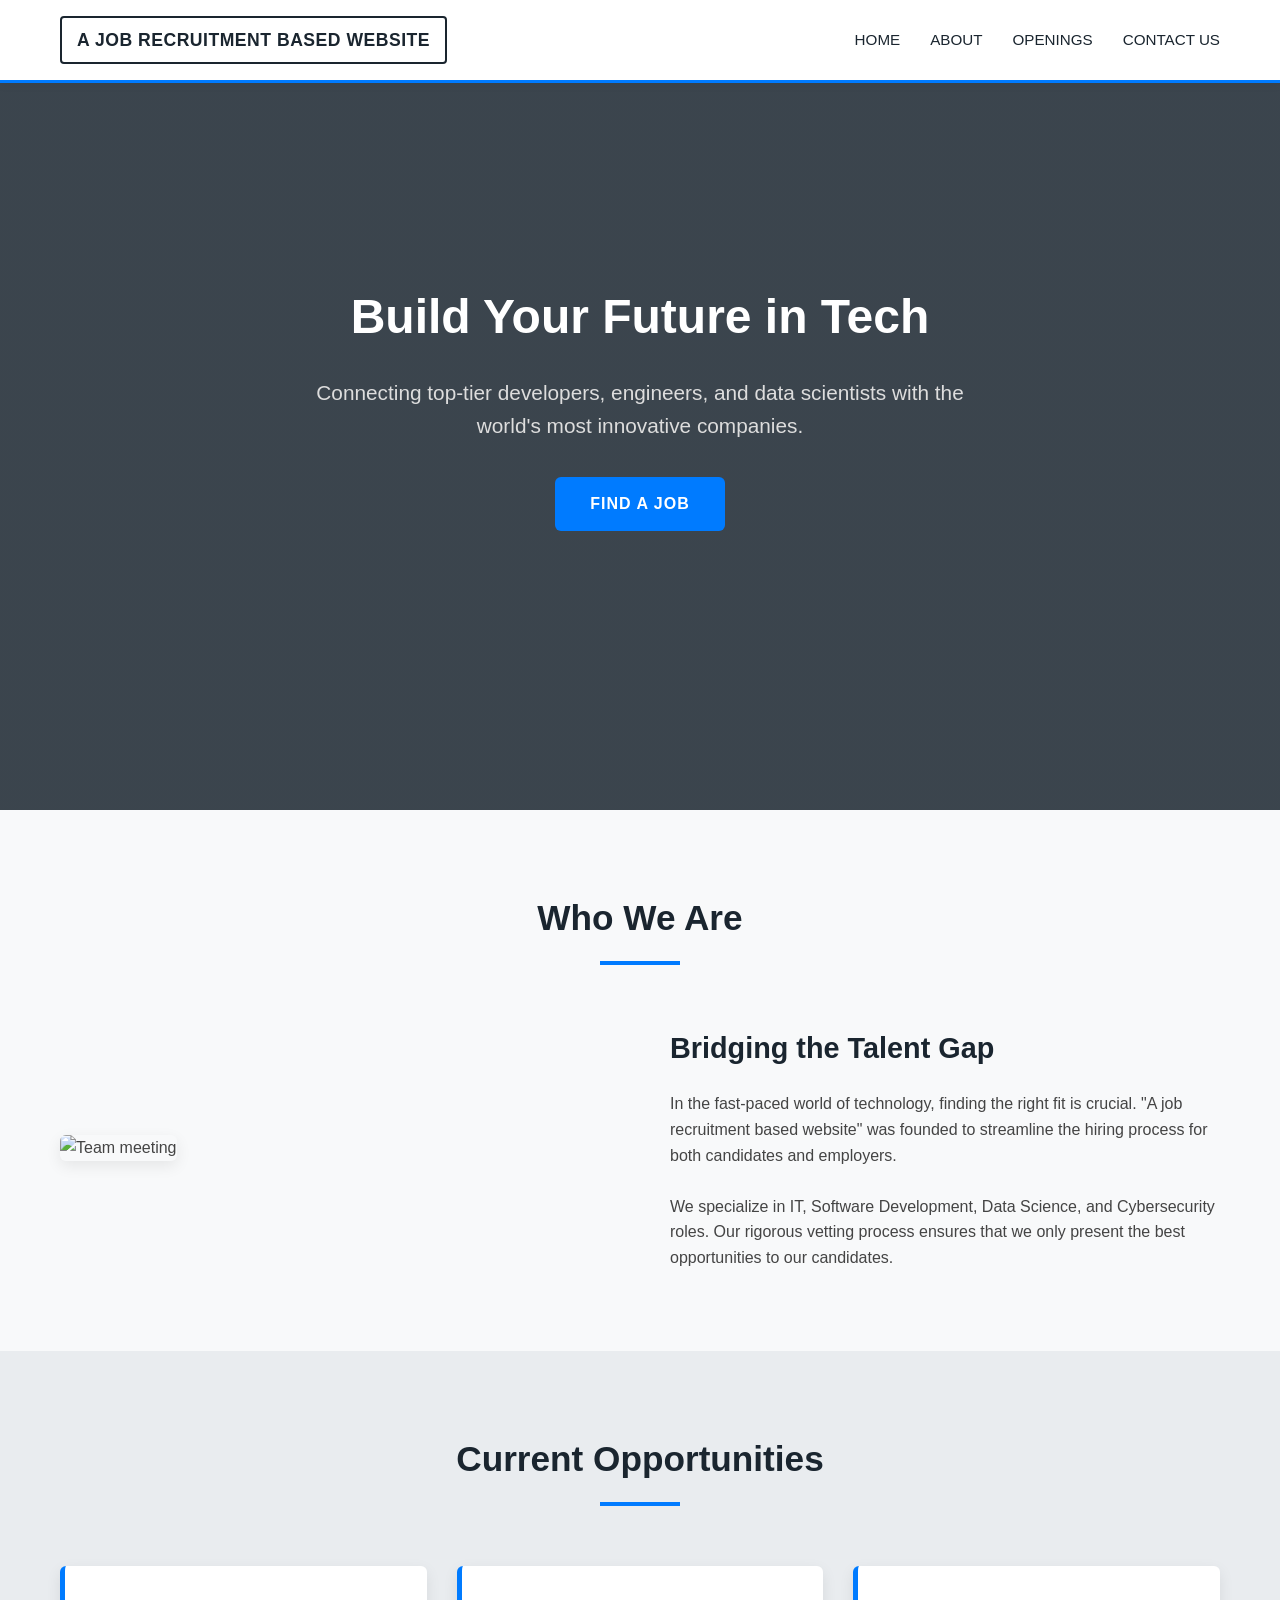
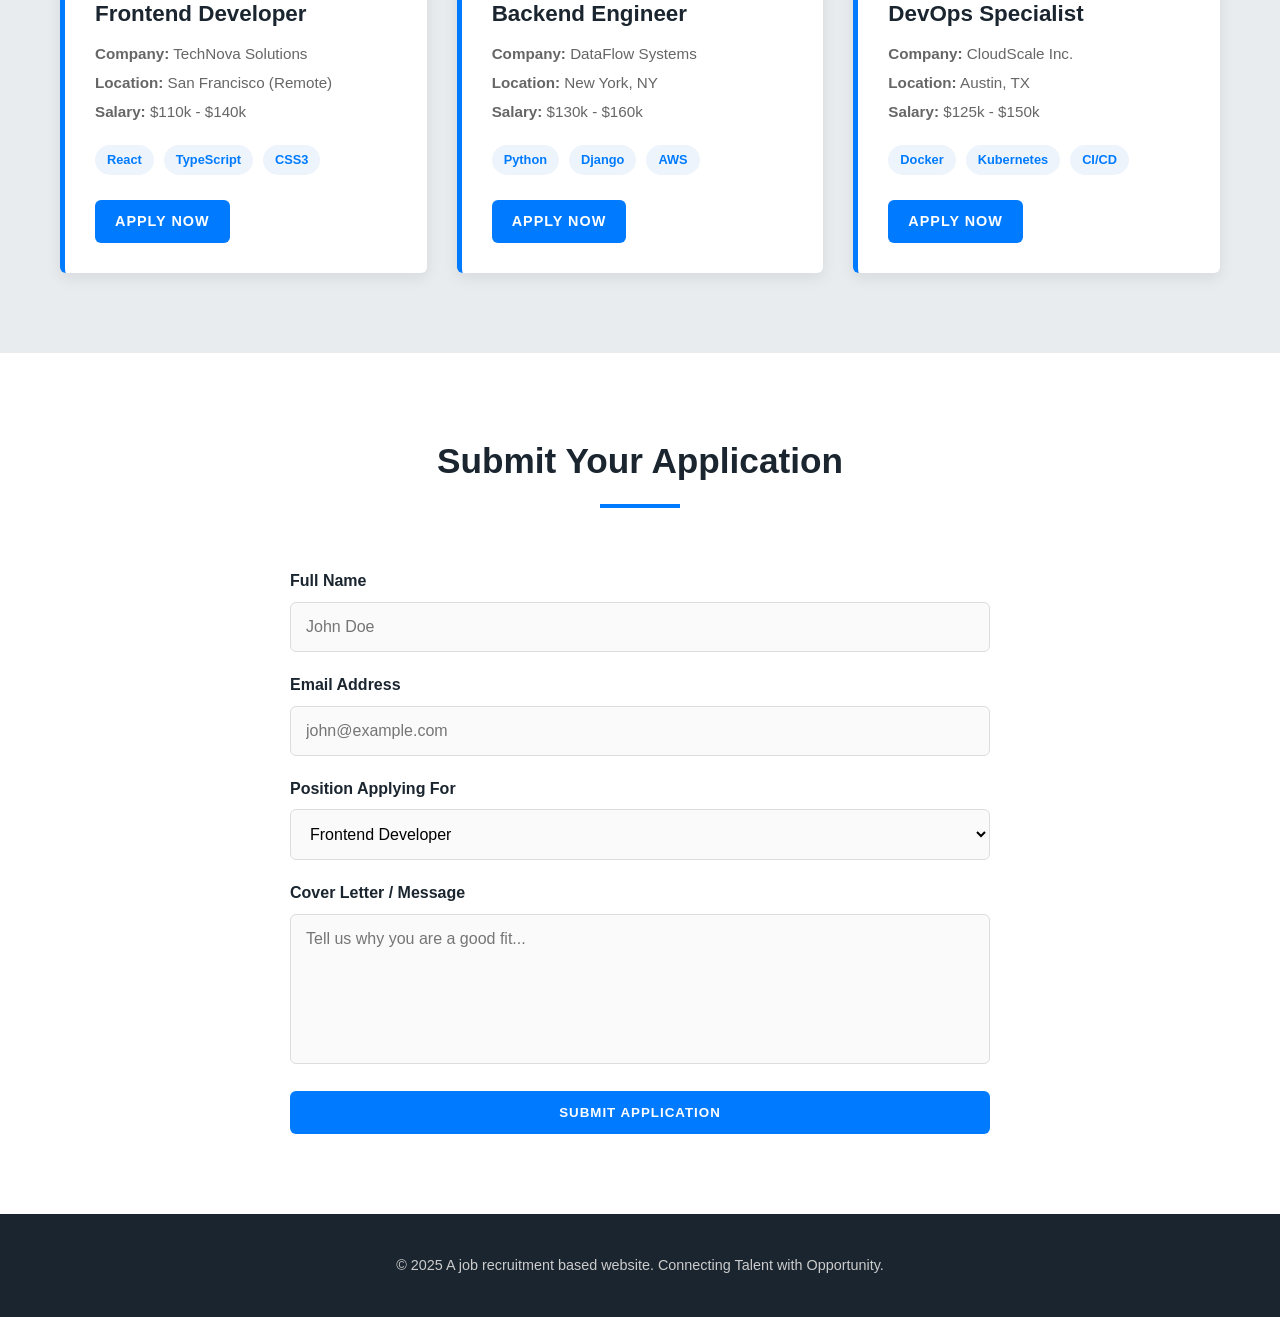
==== index.html @ b6c05898 "Add files via upload" ====
<!DOCTYPE html>
<html lang="en">
<head>
    <meta charset="UTF-8">
    <meta name="viewport" content="width=device-width, initial-scale=1.0">
    <title>TechRecruit - Technical Job Portal</title>
    <style>
        /* --- CSS Reset & Variables --- */
        :root {
            --primary-color: #007bff; /* Corporate Tech Blue */
            --secondary-color: #1a252f; /* Dark Slate */
            --accent-color: #00c4cc; /* Teal for highlights */
            --light-bg: #f8f9fa;
            --white: #ffffff;
            --text-color: #444;
            --border-radius: 6px;
            --shadow: 0 5px 15px rgba(0,0,0,0.08);
        }

        * {
            margin: 0;
            padding: 0;
            box-sizing: border-box;
            font-family: 'Roboto', 'Segoe UI', sans-serif;
        }

        body {
            line-height: 1.6;
            color: var(--text-color);
            background-color: var(--light-bg);
        }

        a { text-decoration: none; color: inherit; }
        ul { list-style: none; }

        /* --- Header & Navigation --- */
        header {
            background-color: var(--white);
            box-shadow: 0 2px 10px rgba(0,0,0,0.05);
            position: fixed;
            width: 100%;
            top: 0;
            z-index: 1000;
            border-bottom: 3px solid var(--primary-color);
        }

        .container {
            max-width: 1200px;
            margin: 0 auto;
            padding: 0 20px;
        }

        nav {
            display: flex;
            justify-content: space-between;
            align-items: center;
            height: 80px;
        }

        .logo {
            font-size: 1.1rem;
            font-weight: 800;
            text-transform: uppercase;
            color: var(--secondary-color);
            letter-spacing: 0.5px;
            border: 2px solid var(--secondary-color);
            padding: 8px 15px;
            border-radius: 4px;
        }

        .nav-links {
            display: flex;
            gap: 30px;
        }

        .nav-links a {
            font-weight: 500;
            font-size: 0.95rem;
            text-transform: uppercase;
            transition: color 0.3s;
            color: var(--secondary-color);
        }

        .nav-links a:hover {
            color: var(--primary-color);
        }

        /* --- Hero Section --- */
        .hero {
            height: 90vh;
            /* Tech background image */
            background: linear-gradient(rgba(26, 37, 47, 0.85), rgba(26, 37, 47, 0.85)), url('https://images.unsplash.com/photo-1519389950473-47ba0277781c?ixlib=rb-1.2.1&auto=format&fit=crop&w=1950&q=80');
            background-size: cover;
            background-position: center;
            display: flex;
            align-items: center;
            justify-content: center;
            text-align: center;
            color: var(--white);
            padding-top: 80px;
        }

        .hero-content h1 {
            font-size: 3rem;
            margin-bottom: 20px;
            font-weight: 700;
        }

        .hero-content p {
            font-size: 1.3rem;
            margin-bottom: 35px;
            max-width: 700px;
            margin-left: auto;
            margin-right: auto;
            color: #ddd;
        }

        .btn {
            display: inline-block;
            background-color: var(--primary-color);
            color: var(--white);
            padding: 14px 35px;
            border-radius: var(--border-radius);
            font-weight: 600;
            transition: all 0.3s ease;
            text-transform: uppercase;
            letter-spacing: 1px;
            border: none;
            cursor: pointer;
        }

        .btn:hover {
            background-color: #0056b3;
            transform: translateY(-3px);
            box-shadow: 0 10px 20px rgba(0,0,0,0.2);
        }

        /* --- Generic Section Styles --- */
        section { padding: 80px 0; }

        .section-title {
            text-align: center;
            margin-bottom: 60px;
        }

        .section-title h2 {
            font-size: 2.2rem;
            color: var(--secondary-color);
            margin-bottom: 15px;
        }

        .section-title .line {
            width: 80px;
            height: 4px;
            background-color: var(--primary-color);
            margin: 0 auto;
        }

        /* --- About Section --- */
        .about-content {
            display: flex;
            align-items: center;
            gap: 60px;
        }

        .about-img { flex: 1; }
        
        .about-img img {
            width: 100%;
            border-radius: var(--border-radius);
            box-shadow: var(--shadow);
        }

        .about-text { flex: 1; }
        
        .about-text h3 {
            font-size: 1.8rem;
            margin-bottom: 20px;
            color: var(--secondary-color);
        }

        /* --- Jobs Grid (Formerly Menu) --- */
        .jobs-grid {
            display: grid;
            grid-template-columns: repeat(auto-fit, minmax(320px, 1fr));
            gap: 30px;
        }

        .job-card {
            background: var(--white);
            border-radius: var(--border-radius);
            border-left: 5px solid var(--primary-color);
            box-shadow: var(--shadow);
            transition: transform 0.3s;
            padding: 30px;
            display: flex;
            flex-direction: column;
            justify-content: space-between;
        }

        .job-card:hover {
            transform: translateY(-5px);
            border-left-color: var(--accent-color);
        }

        .job-role {
            font-size: 1.4rem;
            font-weight: 700;
            color: var(--secondary-color);
            margin-bottom: 10px;
        }

        .job-details {
            margin-bottom: 20px;
            color: #666;
            font-size: 0.95rem;
        }
        
        .job-details span {
            display: block;
            margin-bottom: 5px;
        }

        .tag-container {
            display: flex;
            gap: 10px;
            margin-bottom: 25px;
            flex-wrap: wrap;
        }

        .tech-tag {
            background-color: #eef4fc;
            color: var(--primary-color);
            padding: 5px 12px;
            border-radius: 20px;
            font-size: 0.8rem;
            font-weight: 600;
        }

        .btn-sm {
            padding: 10px 20px;
            text-align: center;
            font-size: 0.9rem;
            align-self: flex-start;
        }

        /* --- Contact Section --- */
        .contact-section { background-color: var(--white); }
        
        .contact-form {
            max-width: 700px;
            margin: 0 auto;
        }

        .form-group { margin-bottom: 20px; }

        .form-group label {
            display: block;
            margin-bottom: 8px;
            font-weight: 600;
            color: var(--secondary-color);
        }

        .form-group input,
        .form-group select,
        .form-group textarea {
            width: 100%;
            padding: 15px;
            border: 1px solid #ddd;
            border-radius: var(--border-radius);
            font-size: 1rem;
            background-color: #fafafa;
        }

        .form-group textarea {
            height: 150px;
            resize: none;
        }

        /* --- Footer --- */
        footer {
            background-color: var(--secondary-color);
            color: #ccc;
            text-align: center;
            padding: 40px 0;
            font-size: 0.9rem;
        }

        /* --- Responsive --- */
        @media (max-width: 768px) {
            .nav-links { display: none; }
            .hero-content h1 { font-size: 2.2rem; }
            .about-content { flex-direction: column; }
        }
    </style>
</head>
<body>

    <header>
        <div class="container">
            <nav>
                <div class="logo">A job recruitment based website</div>
                
                <ul class="nav-links">
                    <li><a href="#home">Home</a></li>
                    <li><a href="#about">About</a></li>
                    <li><a href="#jobs">Openings</a></li> <li><a href="#contact">Contact Us</a></li>
                </ul>
            </nav>
        </div>
    </header>

    <section id="home" class="hero">
        <div class="hero-content">
            <h1>Build Your Future in Tech</h1>
            <p>Connecting top-tier developers, engineers, and data scientists with the world's most innovative companies.</p>
            <a href="#jobs" class="btn">Find a Job</a>
        </div>
    </section>

    <section id="about">
        <div class="container">
            <div class="section-title">
                <h2>Who We Are</h2>
                <div class="line"></div>
            </div>
            <div class="about-content">
                <div class="about-img">
                    <img src="https://images.unsplash.com/photo-1522071820081-009f0129c71c?ixlib=rb-1.2.1&auto=format&fit=crop&w=1000&q=80" alt="Team meeting">
                </div>
                <div class="about-text">
                    <h3>Bridging the Talent Gap</h3>
                    <p>In the fast-paced world of technology, finding the right fit is crucial. "A job recruitment based website" was founded to streamline the hiring process for both candidates and employers.</p>
                    <br>
                    <p>We specialize in IT, Software Development, Data Science, and Cybersecurity roles. Our rigorous vetting process ensures that we only present the best opportunities to our candidates.</p>
                </div>
            </div>
        </div>
    </section>

    <section id="jobs" style="background-color: #e9ecef;">
        <div class="container">
            <div class="section-title">
                <h2>Current Opportunities</h2>
                <div class="line"></div>
            </div>
            <div class="jobs-grid">
                
                <div class="job-card">
                    <div>
                        <h3 class="job-role">Frontend Developer</h3>
                        <div class="job-details">
                            <span><strong>Company:</strong> TechNova Solutions</span>
                            <span><strong>Location:</strong> San Francisco (Remote)</span>
                            <span><strong>Salary:</strong> $110k - $140k</span>
                        </div>
                        <div class="tag-container">
                            <span class="tech-tag">React</span>
                            <span class="tech-tag">TypeScript</span>
                            <span class="tech-tag">CSS3</span>
                        </div>
                    </div>
                    <a href="#contact" class="btn btn-sm">Apply Now</a>
                </div>

                <div class="job-card">
                    <div>
                        <h3 class="job-role">Backend Engineer</h3>
                        <div class="job-details">
                            <span><strong>Company:</strong> DataFlow Systems</span>
                            <span><strong>Location:</strong> New York, NY</span>
                            <span><strong>Salary:</strong> $130k - $160k</span>
                        </div>
                        <div class="tag-container">
                            <span class="tech-tag">Python</span>
                            <span class="tech-tag">Django</span>
                            <span class="tech-tag">AWS</span>
                        </div>
                    </div>
                    <a href="#contact" class="btn btn-sm">Apply Now</a>
                </div>

                <div class="job-card">
                    <div>
                        <h3 class="job-role">DevOps Specialist</h3>
                        <div class="job-details">
                            <span><strong>Company:</strong> CloudScale Inc.</span>
                            <span><strong>Location:</strong> Austin, TX</span>
                            <span><strong>Salary:</strong> $125k - $150k</span>
                        </div>
                        <div class="tag-container">
                            <span class="tech-tag">Docker</span>
                            <span class="tech-tag">Kubernetes</span>
                            <span class="tech-tag">CI/CD</span>
                        </div>
                    </div>
                    <a href="#contact" class="btn btn-sm">Apply Now</a>
                </div>

            </div>
        </div>
    </section>

    <section id="contact" class="contact-section">
        <div class="container">
            <div class="section-title">
                <h2>Submit Your Application</h2>
                <div class="line"></div>
            </div>
            <div class="contact-form">
                <form>
                    <div class="form-group">
                        <label>Full Name</label>
                        <input type="text" placeholder="John Doe" required>
                    </div>
                    <div class="form-group">
                        <label>Email Address</label>
                        <input type="email" placeholder="john@example.com" required>
                    </div>
                    <div class="form-group">
                        <label>Position Applying For</label>
                        <select>
                            <option>Frontend Developer</option>
                            <option>Backend Engineer</option>
                            <option>DevOps Specialist</option>
                            <option>General Inquiry</option>
                        </select>
                    </div>
                    <div class="form-group">
                        <label>Cover Letter / Message</label>
                        <textarea placeholder="Tell us why you are a good fit..."></textarea>
                    </div>
                    <button type="submit" class="btn" style="width: 100%;">Submit Application</button>
                </form>
            </div>
        </div>
    </section>

    <footer>
        <div class="container">
            <p>&copy; 2025 A job recruitment based website. Connecting Talent with Opportunity.</p>
        </div>
    </footer>

</body>
</html>
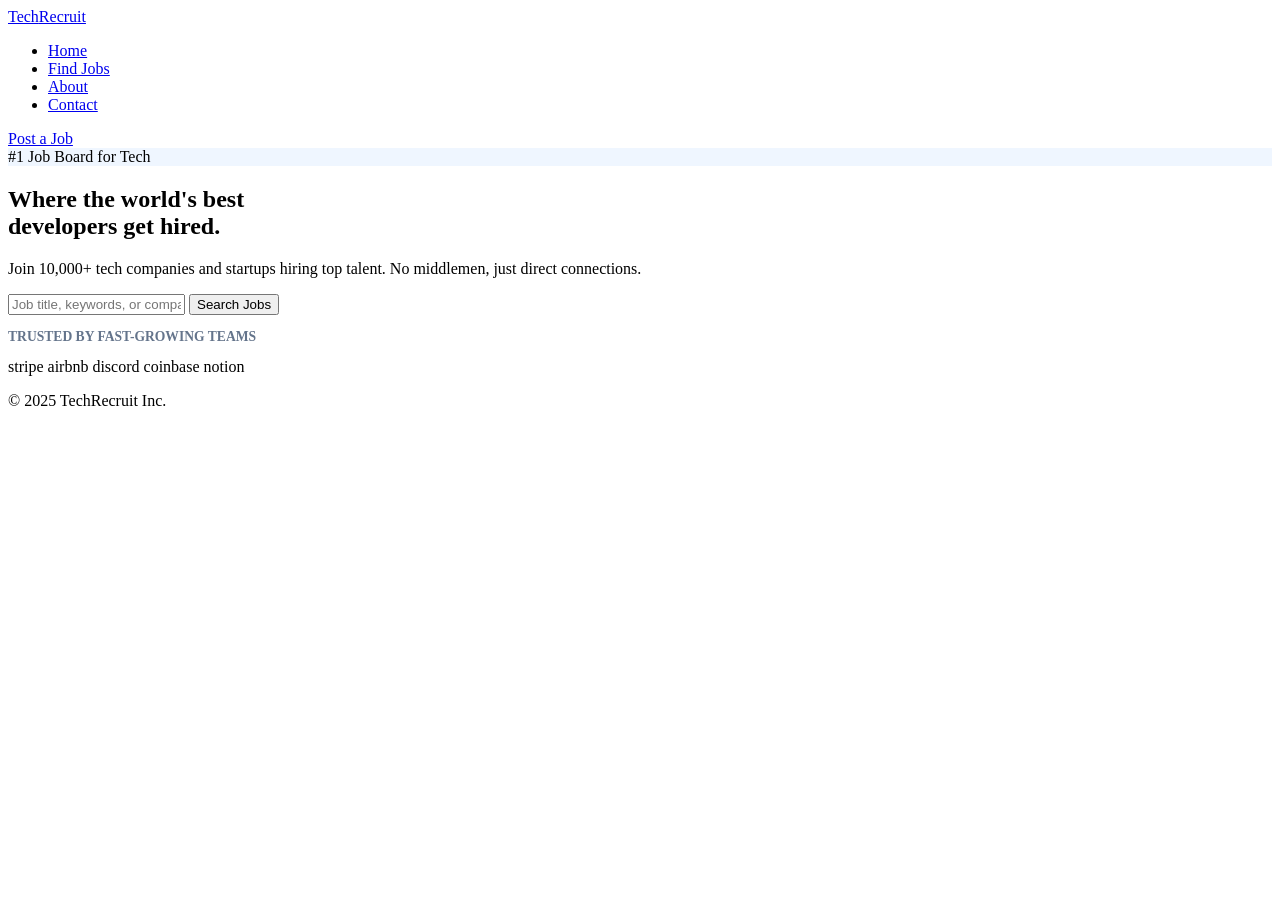
==== commit b4ac6a2a: "Update index.html" ====
--- a/index.html
+++ b/index.html
@@ -3,444 +3,56 @@
 <head>
     <meta charset="UTF-8">
     <meta name="viewport" content="width=device-width, initial-scale=1.0">
-    <title>TechRecruit - Technical Job Portal</title>
-    <style>
-        /* --- CSS Reset & Variables --- */
-        :root {
-            --primary-color: #007bff; /* Corporate Tech Blue */
-            --secondary-color: #1a252f; /* Dark Slate */
-            --accent-color: #00c4cc; /* Teal for highlights */
-            --light-bg: #f8f9fa;
-            --white: #ffffff;
-            --text-color: #444;
-            --border-radius: 6px;
-            --shadow: 0 5px 15px rgba(0,0,0,0.08);
-        }
-
-        * {
-            margin: 0;
-            padding: 0;
-            box-sizing: border-box;
-            font-family: 'Roboto', 'Segoe UI', sans-serif;
-        }
-
-        body {
-            line-height: 1.6;
-            color: var(--text-color);
-            background-color: var(--light-bg);
-        }
-
-        a { text-decoration: none; color: inherit; }
-        ul { list-style: none; }
-
-        /* --- Header & Navigation --- */
-        header {
-            background-color: var(--white);
-            box-shadow: 0 2px 10px rgba(0,0,0,0.05);
-            position: fixed;
-            width: 100%;
-            top: 0;
-            z-index: 1000;
-            border-bottom: 3px solid var(--primary-color);
-        }
-
-        .container {
-            max-width: 1200px;
-            margin: 0 auto;
-            padding: 0 20px;
-        }
-
-        nav {
-            display: flex;
-            justify-content: space-between;
-            align-items: center;
-            height: 80px;
-        }
-
-        .logo {
-            font-size: 1.1rem;
-            font-weight: 800;
-            text-transform: uppercase;
-            color: var(--secondary-color);
-            letter-spacing: 0.5px;
-            border: 2px solid var(--secondary-color);
-            padding: 8px 15px;
-            border-radius: 4px;
-        }
-
-        .nav-links {
-            display: flex;
-            gap: 30px;
-        }
-
-        .nav-links a {
-            font-weight: 500;
-            font-size: 0.95rem;
-            text-transform: uppercase;
-            transition: color 0.3s;
-            color: var(--secondary-color);
-        }
-
-        .nav-links a:hover {
-            color: var(--primary-color);
-        }
-
-        /* --- Hero Section --- */
-        .hero {
-            height: 90vh;
-            /* Tech background image */
-            background: linear-gradient(rgba(26, 37, 47, 0.85), rgba(26, 37, 47, 0.85)), url('https://images.unsplash.com/photo-1519389950473-47ba0277781c?ixlib=rb-1.2.1&auto=format&fit=crop&w=1950&q=80');
-            background-size: cover;
-            background-position: center;
-            display: flex;
-            align-items: center;
-            justify-content: center;
-            text-align: center;
-            color: var(--white);
-            padding-top: 80px;
-        }
-
-        .hero-content h1 {
-            font-size: 3rem;
-            margin-bottom: 20px;
-            font-weight: 700;
-        }
-
-        .hero-content p {
-            font-size: 1.3rem;
-            margin-bottom: 35px;
-            max-width: 700px;
-            margin-left: auto;
-            margin-right: auto;
-            color: #ddd;
-        }
-
-        .btn {
-            display: inline-block;
-            background-color: var(--primary-color);
-            color: var(--white);
-            padding: 14px 35px;
-            border-radius: var(--border-radius);
-            font-weight: 600;
-            transition: all 0.3s ease;
-            text-transform: uppercase;
-            letter-spacing: 1px;
-            border: none;
-            cursor: pointer;
-        }
-
-        .btn:hover {
-            background-color: #0056b3;
-            transform: translateY(-3px);
-            box-shadow: 0 10px 20px rgba(0,0,0,0.2);
-        }
-
-        /* --- Generic Section Styles --- */
-        section { padding: 80px 0; }
-
-        .section-title {
-            text-align: center;
-            margin-bottom: 60px;
-        }
-
-        .section-title h2 {
-            font-size: 2.2rem;
-            color: var(--secondary-color);
-            margin-bottom: 15px;
-        }
-
-        .section-title .line {
-            width: 80px;
-            height: 4px;
-            background-color: var(--primary-color);
-            margin: 0 auto;
-        }
-
-        /* --- About Section --- */
-        .about-content {
-            display: flex;
-            align-items: center;
-            gap: 60px;
-        }
-
-        .about-img { flex: 1; }
-        
-        .about-img img {
-            width: 100%;
-            border-radius: var(--border-radius);
-            box-shadow: var(--shadow);
-        }
-
-        .about-text { flex: 1; }
-        
-        .about-text h3 {
-            font-size: 1.8rem;
-            margin-bottom: 20px;
-            color: var(--secondary-color);
-        }
-
-        /* --- Jobs Grid (Formerly Menu) --- */
-        .jobs-grid {
-            display: grid;
-            grid-template-columns: repeat(auto-fit, minmax(320px, 1fr));
-            gap: 30px;
-        }
-
-        .job-card {
-            background: var(--white);
-            border-radius: var(--border-radius);
-            border-left: 5px solid var(--primary-color);
-            box-shadow: var(--shadow);
-            transition: transform 0.3s;
-            padding: 30px;
-            display: flex;
-            flex-direction: column;
-            justify-content: space-between;
-        }
-
-        .job-card:hover {
-            transform: translateY(-5px);
-            border-left-color: var(--accent-color);
-        }
-
-        .job-role {
-            font-size: 1.4rem;
-            font-weight: 700;
-            color: var(--secondary-color);
-            margin-bottom: 10px;
-        }
-
-        .job-details {
-            margin-bottom: 20px;
-            color: #666;
-            font-size: 0.95rem;
-        }
-        
-        .job-details span {
-            display: block;
-            margin-bottom: 5px;
-        }
-
-        .tag-container {
-            display: flex;
-            gap: 10px;
-            margin-bottom: 25px;
-            flex-wrap: wrap;
-        }
-
-        .tech-tag {
-            background-color: #eef4fc;
-            color: var(--primary-color);
-            padding: 5px 12px;
-            border-radius: 20px;
-            font-size: 0.8rem;
-            font-weight: 600;
-        }
-
-        .btn-sm {
-            padding: 10px 20px;
-            text-align: center;
-            font-size: 0.9rem;
-            align-self: flex-start;
-        }
-
-        /* --- Contact Section --- */
-        .contact-section { background-color: var(--white); }
-        
-        .contact-form {
-            max-width: 700px;
-            margin: 0 auto;
-        }
-
-        .form-group { margin-bottom: 20px; }
-
-        .form-group label {
-            display: block;
-            margin-bottom: 8px;
-            font-weight: 600;
-            color: var(--secondary-color);
-        }
-
-        .form-group input,
-        .form-group select,
-        .form-group textarea {
-            width: 100%;
-            padding: 15px;
-            border: 1px solid #ddd;
-            border-radius: var(--border-radius);
-            font-size: 1rem;
-            background-color: #fafafa;
-        }
-
-        .form-group textarea {
-            height: 150px;
-            resize: none;
-        }
-
-        /* --- Footer --- */
-        footer {
-            background-color: var(--secondary-color);
-            color: #ccc;
-            text-align: center;
-            padding: 40px 0;
-            font-size: 0.9rem;
-        }
-
-        /* --- Responsive --- */
-        @media (max-width: 768px) {
-            .nav-links { display: none; }
-            .hero-content h1 { font-size: 2.2rem; }
-            .about-content { flex-direction: column; }
-        }
-    </style>
+    <title>TechRecruit | Home</title>
+    <link href="https://fonts.googleapis.com/css2?family=Inter:wght@300;400;500;600;700&display=swap" rel="stylesheet">
+    <link rel="stylesheet" href="css/style.css">
 </head>
 <body>
 
     <header>
         <div class="container">
             <nav>
-                <div class="logo">A job recruitment based website</div>
-                
+                <a href="index.html" class="logo">Tech<span>Recruit</span></a>
                 <ul class="nav-links">
-                    <li><a href="#home">Home</a></li>
-                    <li><a href="#about">About</a></li>
-                    <li><a href="#jobs">Openings</a></li> <li><a href="#contact">Contact Us</a></li>
+                    <li><a href="index.html" class="active">Home</a></li>
+                    <li><a href="jobs.html">Find Jobs</a></li>
+                    <li><a href="about.html">About</a></li>
+                    <li><a href="contact.html">Contact</a></li>
                 </ul>
+                <a href="contact.html" class="btn-nav">Post a Job</a>
             </nav>
         </div>
     </header>
 
-    <section id="home" class="hero">
-        <div class="hero-content">
-            <h1>Build Your Future in Tech</h1>
-            <p>Connecting top-tier developers, engineers, and data scientists with the world's most innovative companies.</p>
-            <a href="#jobs" class="btn">Find a Job</a>
-        </div>
-    </section>
+    <main>
+        <section class="hero">
+            <div class="container">
+                <div class="hero-content">
+                    <div class="badge" style="background: #eff6ff; color: var(--primary); margin-bottom: 20px;">#1 Job Board for Tech</div>
+                    <h1>Where the world's best <br><span>developers get hired.</span></h1>
+                    <p>Join 10,000+ tech companies and startups hiring top talent. No middlemen, just direct connections.</p>
+                    <div class="search-wrapper">
+                        <input type="text" class="search-input" placeholder="Job title, keywords, or company...">
+                        <button class="search-btn" onclick="window.location.href='jobs.html'">Search Jobs</button>
+                    </div>
+                </div>
+            </div>
+        </section>
 
-    <section id="about">
-        <div class="container">
-            <div class="section-title">
-                <h2>Who We Are</h2>
-                <div class="line"></div>
-            </div>
-            <div class="about-content">
-                <div class="about-img">
-                    <img src="https://images.unsplash.com/photo-1522071820081-009f0129c71c?ixlib=rb-1.2.1&auto=format&fit=crop&w=1000&q=80" alt="Team meeting">
-                </div>
-                <div class="about-text">
-                    <h3>Bridging the Talent Gap</h3>
-                    <p>In the fast-paced world of technology, finding the right fit is crucial. "A job recruitment based website" was founded to streamline the hiring process for both candidates and employers.</p>
-                    <br>
-                    <p>We specialize in IT, Software Development, Data Science, and Cybersecurity roles. Our rigorous vetting process ensures that we only present the best opportunities to our candidates.</p>
+        <div class="trusted-by">
+            <div class="container">
+                <p style="font-size: 0.85rem; font-weight: 600; color: #64748B; text-transform: uppercase;">Trusted by fast-growing teams</p>
+                <div class="brand-logos">
+                    <span>stripe</span> <span>airbnb</span> <span>discord</span> <span>coinbase</span> <span>notion</span>
                 </div>
             </div>
         </div>
-    </section>
-
-    <section id="jobs" style="background-color: #e9ecef;">
-        <div class="container">
-            <div class="section-title">
-                <h2>Current Opportunities</h2>
-                <div class="line"></div>
-            </div>
-            <div class="jobs-grid">
-                
-                <div class="job-card">
-                    <div>
-                        <h3 class="job-role">Frontend Developer</h3>
-                        <div class="job-details">
-                            <span><strong>Company:</strong> TechNova Solutions</span>
-                            <span><strong>Location:</strong> San Francisco (Remote)</span>
-                            <span><strong>Salary:</strong> $110k - $140k</span>
-                        </div>
-                        <div class="tag-container">
-                            <span class="tech-tag">React</span>
-                            <span class="tech-tag">TypeScript</span>
-                            <span class="tech-tag">CSS3</span>
-                        </div>
-                    </div>
-                    <a href="#contact" class="btn btn-sm">Apply Now</a>
-                </div>
-
-                <div class="job-card">
-                    <div>
-                        <h3 class="job-role">Backend Engineer</h3>
-                        <div class="job-details">
-                            <span><strong>Company:</strong> DataFlow Systems</span>
-                            <span><strong>Location:</strong> New York, NY</span>
-                            <span><strong>Salary:</strong> $130k - $160k</span>
-                        </div>
-                        <div class="tag-container">
-                            <span class="tech-tag">Python</span>
-                            <span class="tech-tag">Django</span>
-                            <span class="tech-tag">AWS</span>
-                        </div>
-                    </div>
-                    <a href="#contact" class="btn btn-sm">Apply Now</a>
-                </div>
-
-                <div class="job-card">
-                    <div>
-                        <h3 class="job-role">DevOps Specialist</h3>
-                        <div class="job-details">
-                            <span><strong>Company:</strong> CloudScale Inc.</span>
-                            <span><strong>Location:</strong> Austin, TX</span>
-                            <span><strong>Salary:</strong> $125k - $150k</span>
-                        </div>
-                        <div class="tag-container">
-                            <span class="tech-tag">Docker</span>
-                            <span class="tech-tag">Kubernetes</span>
-                            <span class="tech-tag">CI/CD</span>
-                        </div>
-                    </div>
-                    <a href="#contact" class="btn btn-sm">Apply Now</a>
-                </div>
-
-            </div>
-        </div>
-    </section>
-
-    <section id="contact" class="contact-section">
-        <div class="container">
-            <div class="section-title">
-                <h2>Submit Your Application</h2>
-                <div class="line"></div>
-            </div>
-            <div class="contact-form">
-                <form>
-                    <div class="form-group">
-                        <label>Full Name</label>
-                        <input type="text" placeholder="John Doe" required>
-                    </div>
-                    <div class="form-group">
-                        <label>Email Address</label>
-                        <input type="email" placeholder="john@example.com" required>
-                    </div>
-                    <div class="form-group">
-                        <label>Position Applying For</label>
-                        <select>
-                            <option>Frontend Developer</option>
-                            <option>Backend Engineer</option>
-                            <option>DevOps Specialist</option>
-                            <option>General Inquiry</option>
-                        </select>
-                    </div>
-                    <div class="form-group">
-                        <label>Cover Letter / Message</label>
-                        <textarea placeholder="Tell us why you are a good fit..."></textarea>
-                    </div>
-                    <button type="submit" class="btn" style="width: 100%;">Submit Application</button>
-                </form>
-            </div>
-        </div>
-    </section>
+    </main>
 
     <footer>
         <div class="container">
-            <p>&copy; 2025 A job recruitment based website. Connecting Talent with Opportunity.</p>
+            <div class="copyright"><p>&copy; 2025 TechRecruit Inc.</p></div>
         </div>
     </footer>
-
 </body>
-</html>+</html>
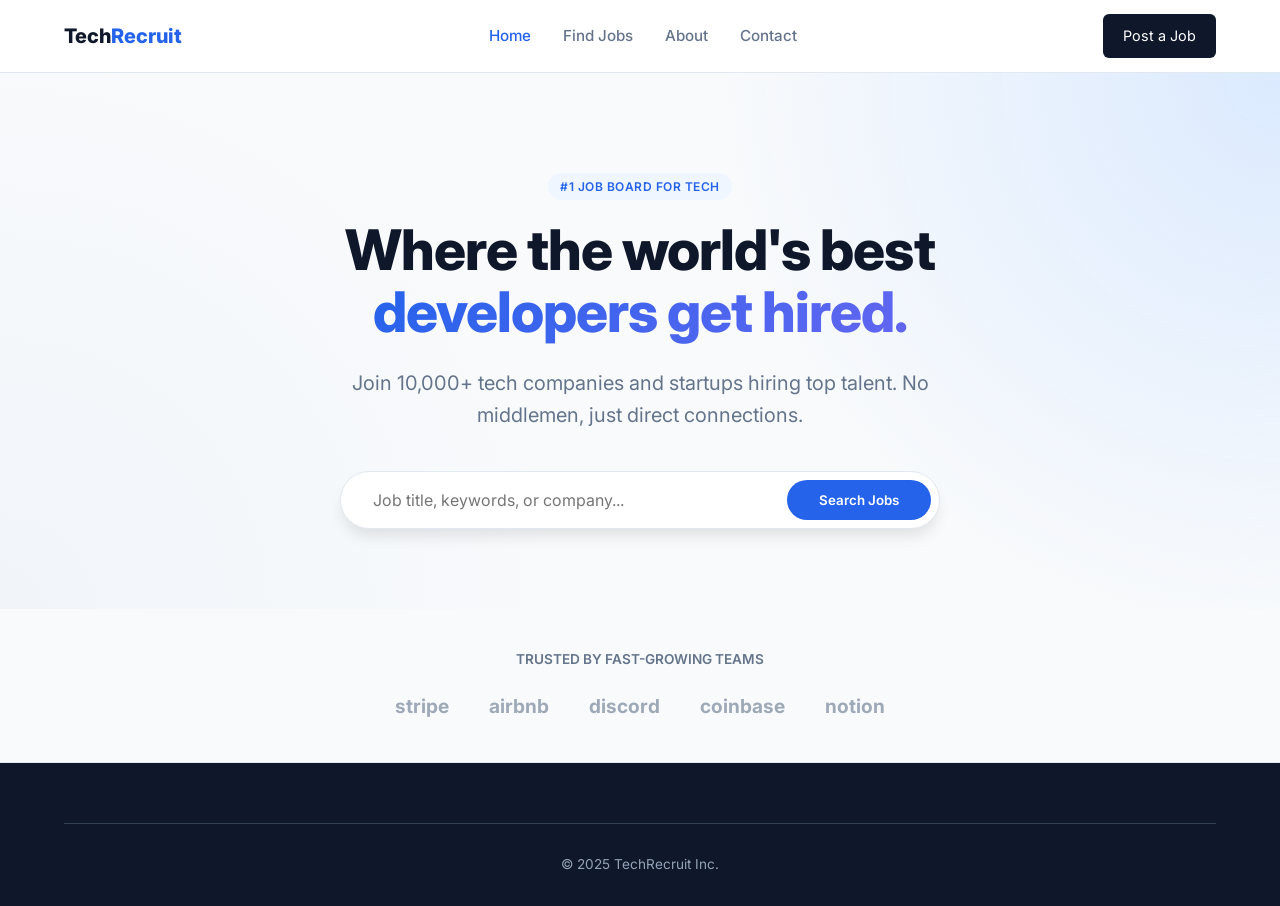
==== commit c9343f34: "Update stylesheet link in index.html" ====
--- a/index.html
+++ b/index.html
@@ -5,7 +5,7 @@
     <meta name="viewport" content="width=device-width, initial-scale=1.0">
     <title>TechRecruit | Home</title>
     <link href="https://fonts.googleapis.com/css2?family=Inter:wght@300;400;500;600;700&display=swap" rel="stylesheet">
-    <link rel="stylesheet" href="css/style.css">
+    <link rel="stylesheet" href="style.css">
 </head>
 <body>
 
--- a/style.css
+++ b/style.css
@@ -0,0 +1,98 @@
+/* css/style.css */
+
+/* --- CSS Reset & Variables --- */
+:root {
+    --primary: #2563EB;
+    --primary-dark: #1D4ED8;
+    --secondary: #0F172A;
+    --text-main: #334155;
+    --text-light: #64748B;
+    --bg-body: #F8FAFC;
+    --bg-card: #FFFFFF;
+    --border: #E2E8F0;
+    --accent-green: #10B981;
+    --radius-sm: 6px;
+    --radius-lg: 12px;
+    --shadow-sm: 0 1px 2px 0 rgba(0, 0, 0, 0.05);
+    --shadow-md: 0 4px 6px -1px rgba(0, 0, 0, 0.1);
+    --shadow-lg: 0 10px 15px -3px rgba(0, 0, 0, 0.1);
+}
+
+* { margin: 0; padding: 0; box-sizing: border-box; font-family: 'Inter', sans-serif; }
+body { line-height: 1.6; color: var(--text-main); background-color: var(--bg-body); display: flex; flex-direction: column; min-height: 100vh; }
+a { text-decoration: none; color: inherit; transition: 0.2s; }
+ul { list-style: none; }
+main { flex: 1; } /* Pushes footer down */
+
+/* Utility Classes */
+.container { max-width: 1200px; margin: 0 auto; padding: 0 24px; }
+.badge { display: inline-block; padding: 4px 12px; border-radius: 50px; font-size: 0.75rem; font-weight: 600; text-transform: uppercase; letter-spacing: 0.5px; }
+section { padding: 80px 0; }
+
+/* --- Header & Navigation --- */
+header { background-color: rgba(255, 255, 255, 0.95); backdrop-filter: blur(10px); border-bottom: 1px solid var(--border); position: sticky; top: 0; z-index: 1000; }
+nav { display: flex; justify-content: space-between; align-items: center; height: 72px; }
+.logo { font-size: 1.25rem; font-weight: 800; color: var(--secondary); }
+.logo span { color: var(--primary); }
+.nav-links { display: flex; gap: 32px; align-items: center; }
+.nav-links a { font-weight: 500; font-size: 0.95rem; color: var(--text-light); }
+.nav-links a:hover, .nav-links a.active { color: var(--primary); }
+.btn-nav { background-color: var(--secondary); color: white !important; padding: 10px 20px; border-radius: var(--radius-sm); font-size: 0.9rem; }
+.btn-nav:hover { background-color: #000; }
+
+/* --- Hero Section --- */
+.hero { padding: 100px 0 80px; background: radial-gradient(circle at top right, #DBEAFE 0%, transparent 40%), radial-gradient(circle at bottom left, #F1F5F9 0%, transparent 40%); text-align: center; }
+.hero-content h1 { font-size: 3.5rem; line-height: 1.1; margin-bottom: 24px; color: var(--secondary); font-weight: 800; letter-spacing: -1px; }
+.hero-content h1 span { background: linear-gradient(135deg, var(--primary) 0%, #6366f1 100%); -webkit-background-clip: text; -webkit-text-fill-color: transparent; }
+.hero-content p { font-size: 1.25rem; margin-bottom: 40px; max-width: 600px; margin-left: auto; margin-right: auto; color: var(--text-light); }
+.search-wrapper { background: var(--bg-card); padding: 8px; border-radius: 50px; box-shadow: var(--shadow-lg); max-width: 600px; margin: 0 auto; display: flex; border: 1px solid var(--border); }
+.search-input { flex: 1; border: none; outline: none; padding: 0 24px; font-size: 1rem; border-radius: 50px; }
+.search-btn { background-color: var(--primary); color: white; border: none; padding: 12px 32px; border-radius: 40px; font-weight: 600; cursor: pointer; transition: 0.2s; }
+.search-btn:hover { background-color: var(--primary-dark); }
+
+/* --- Trusted By --- */
+.trusted-by { padding: 40px 0; border-bottom: 1px solid var(--border); text-align: center; }
+.brand-logos { display: flex; justify-content: center; gap: 40px; opacity: 0.6; flex-wrap: wrap; font-weight: 700; color: var(--text-light); font-size: 1.2rem; margin-top: 20px;}
+
+/* --- Page Headers --- */
+.page-header { background-color: var(--bg-card); padding: 60px 0; border-bottom: 1px solid var(--border); text-align: center; }
+.page-header h1 { font-size: 2.5rem; color: var(--secondary); margin-bottom: 10px; }
+.page-header p { color: var(--text-light); font-size: 1.1rem; }
+
+/* --- Jobs Grid & Cards --- */
+.jobs-grid { display: grid; grid-template-columns: repeat(auto-fit, minmax(340px, 1fr)); gap: 24px; }
+.job-card { background: var(--bg-card); border: 1px solid var(--border); border-radius: var(--radius-lg); padding: 24px; transition: all 0.3s ease; display: flex; flex-direction: column; }
+.job-card:hover { transform: translateY(-4px); box-shadow: var(--shadow-md); border-color: var(--primary); }
+.card-header { display: flex; align-items: start; gap: 16px; margin-bottom: 20px; }
+.company-logo { width: 48px; height: 48px; border-radius: 8px; background-color: #F1F5F9; display: flex; align-items: center; justify-content: center; font-weight: 700; color: var(--primary); font-size: 1.2rem; }
+.role-info h3 { font-size: 1.1rem; color: var(--secondary); font-weight: 700; line-height: 1.3; }
+.role-info p { font-size: 0.9rem; color: var(--text-light); }
+.job-meta { display: flex; gap: 16px; font-size: 0.85rem; color: var(--text-main); margin-bottom: 20px; align-items: center; }
+.tag-container { display: flex; gap: 8px; flex-wrap: wrap; margin-top: auto; margin-bottom: 24px; }
+.tech-tag { background-color: #F1F5F9; color: var(--text-main); padding: 4px 10px; border-radius: 6px; font-size: 0.75rem; font-weight: 600; }
+.apply-btn { display: block; width: 100%; text-align: center; padding: 12px; border: 1px solid var(--border); border-radius: var(--radius-sm); font-weight: 600; color: var(--secondary); font-size: 0.9rem; transition: 0.2s; }
+.apply-btn:hover { background-color: var(--secondary); color: white; border-color: var(--secondary); }
+
+/* --- About & Contact --- */
+.about-content { display: grid; grid-template-columns: 1fr 1fr; gap: 80px; align-items: center; }
+.about-text h3 { font-size: 2rem; margin-bottom: 20px; color: var(--secondary); }
+.about-text p { font-size: 1.1rem; color: var(--text-light); margin-bottom: 30px; }
+.about-img img { width: 100%; border-radius: var(--radius-lg); box-shadow: var(--shadow-lg); }
+.contact-container { max-width: 600px; margin: 0 auto; background: white; padding: 40px; border-radius: var(--radius-lg); border: 1px solid var(--border); box-shadow: var(--shadow-md); }
+.form-group { margin-bottom: 20px; }
+.form-group label { display: block; margin-bottom: 8px; font-size: 0.9rem; font-weight: 600; color: var(--secondary); }
+.form-control { width: 100%; padding: 12px 16px; border: 1px solid var(--border); border-radius: var(--radius-sm); font-size: 1rem; }
+.btn-primary { width: 100%; padding: 14px; background-color: var(--primary); color: white; border: none; border-radius: var(--radius-sm); font-weight: 600; cursor: pointer; transition: 0.2s; }
+.btn-primary:hover { background-color: var(--primary-dark); }
+
+/* --- Footer --- */
+footer { background-color: var(--secondary); color: #94a3b8; padding: 60px 0 30px; margin-top: auto; }
+.footer-content { display: flex; justify-content: space-between; margin-bottom: 40px; }
+.copyright { text-align: center; padding-top: 30px; border-top: 1px solid #334155; font-size: 0.85rem; }
+
+/* Mobile */
+@media (max-width: 768px) {
+    .nav-links { display: none; }
+    .hero-content h1 { font-size: 2.5rem; }
+    .about-content { grid-template-columns: 1fr; gap: 40px; }
+}
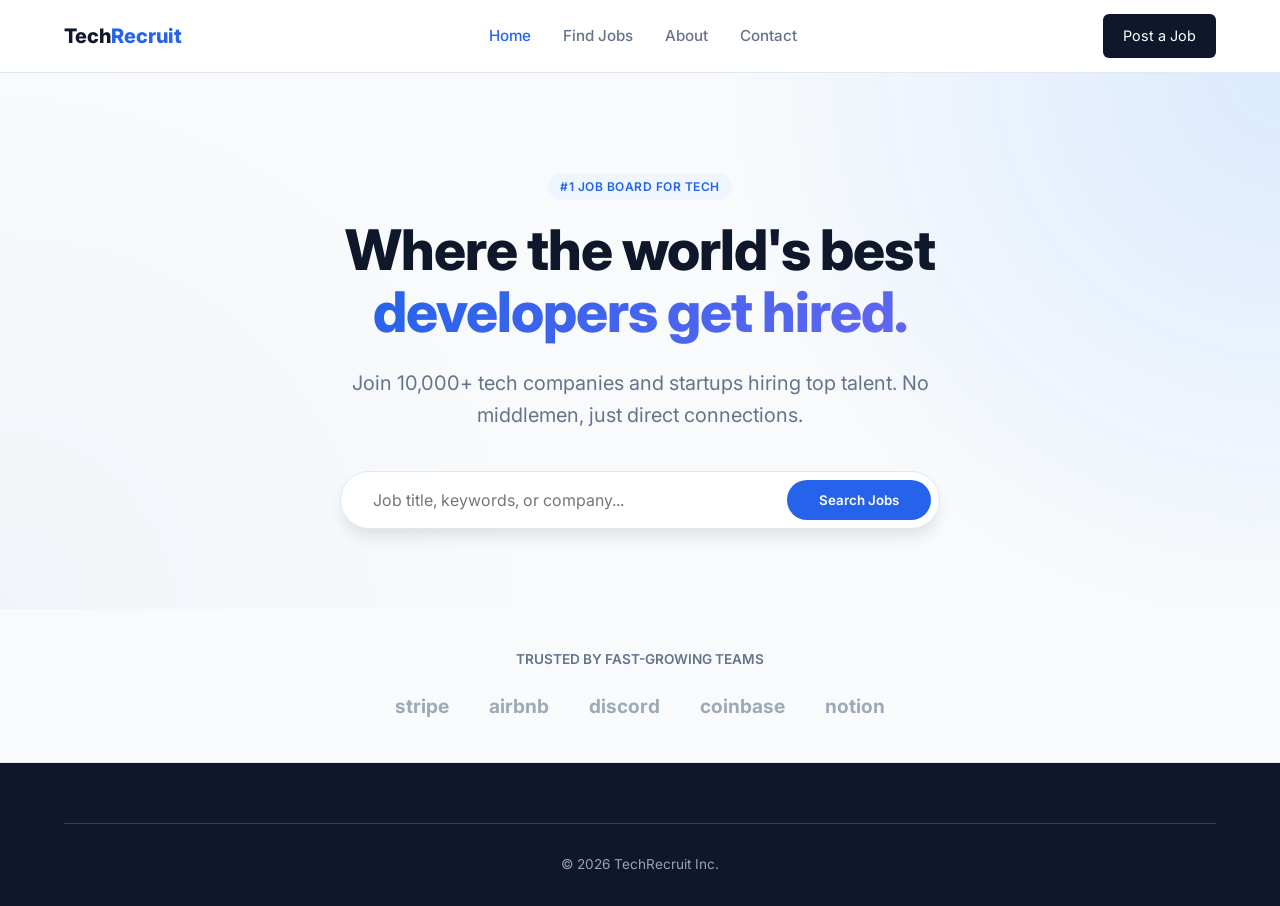
==== commit 57d6bc60: "Update index.html" ====
--- a/index.html
+++ b/index.html
@@ -51,7 +51,7 @@
 
     <footer>
         <div class="container">
-            <div class="copyright"><p>&copy; 2025 TechRecruit Inc.</p></div>
+            <div class="copyright"><p>&copy; 2026 TechRecruit Inc.</p></div>
         </div>
     </footer>
 </body>
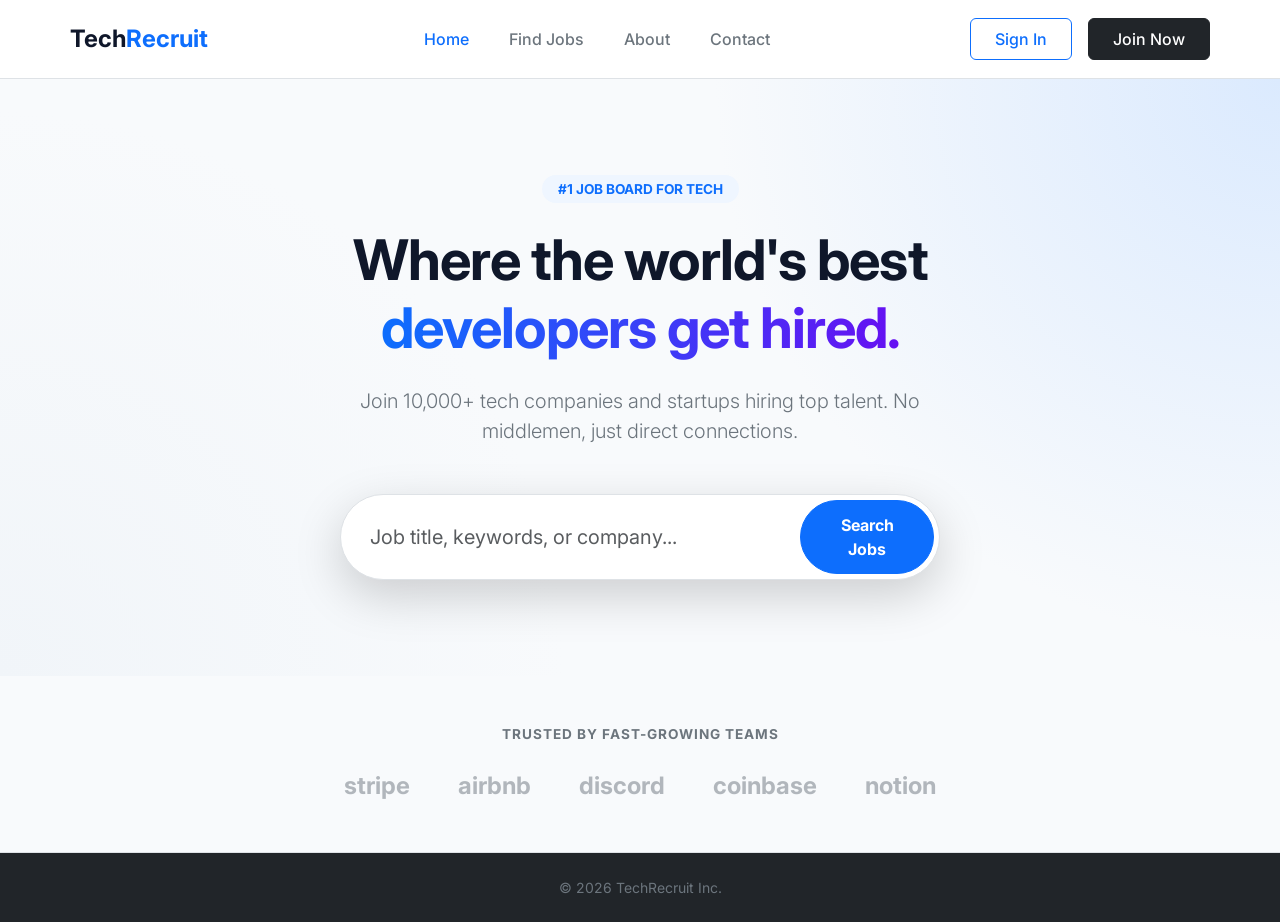
==== commit 2c011de9: "final files" ====
--- a/index.html
+++ b/index.html
@@ -4,55 +4,108 @@
     <meta charset="UTF-8">
     <meta name="viewport" content="width=device-width, initial-scale=1.0">
     <title>TechRecruit | Home</title>
-    <link href="https://fonts.googleapis.com/css2?family=Inter:wght@300;400;500;600;700&display=swap" rel="stylesheet">
+    <link href="https://cdn.jsdelivr.net/npm/bootstrap@5.3.3/dist/css/bootstrap.min.css" rel="stylesheet">
     <link rel="stylesheet" href="style.css">
+    <style>
+        .text-gradient {
+            background: linear-gradient(90deg, #0d6efd, #6610f2);
+            -webkit-background-clip: text;
+            -webkit-text-fill-color: transparent;
+        }
+        .hero-bg { background-color: #f8fafc; }
+        .search-wrapper { border-radius: 50px; overflow: hidden; padding: 5px; }
+        .search-wrapper input { border: none; box-shadow: none !important; }
+        .search-wrapper button { border-radius: 50px; padding: 12px 30px; }
+    </style>
 </head>
 <body>
 
-    <header>
-        <div class="container">
-            <nav>
-                <a href="index.html" class="logo">Tech<span>Recruit</span></a>
-                <ul class="nav-links">
-                    <li><a href="index.html" class="active">Home</a></li>
-                    <li><a href="jobs.html">Find Jobs</a></li>
-                    <li><a href="about.html">About</a></li>
-                    <li><a href="contact.html">Contact</a></li>
+    <header class="sticky-top border-bottom" style="background-color: rgba(255, 255, 255, 0.95); backdrop-filter: blur(10px);">
+        <nav class="navbar navbar-expand-md navbar-light py-3 container">
+            <a href="index.html" class="navbar-brand fw-bolder fs-4" style="color: #0F172A;">Tech<span class="text-primary">Recruit</span></a>
+            
+            <button class="navbar-toggler" type="button" data-bs-toggle="collapse" data-bs-target="#navbarNav">
+                <span class="navbar-toggler-icon"></span>
+            </button>
+            
+            <div class="collapse navbar-collapse" id="navbarNav">
+                <ul class="navbar-nav mx-auto gap-md-4">
+                    <li class="nav-item"><a href="index.html" class="nav-link active text-primary fw-medium">Home</a></li>
+                    <li class="nav-item"><a href="jobs.html" class="nav-link fw-medium text-secondary">Find Jobs</a></li>
+                    <li class="nav-item"><a href="about.html" class="nav-link fw-medium text-secondary">About</a></li>
+                    <li class="nav-item"><a href="contact.html" class="nav-link fw-medium text-secondary">Contact</a></li>
                 </ul>
-                <a href="contact.html" class="btn-nav">Post a Job</a>
-            </nav>
-        </div>
+                <div id="authSection" class="d-flex align-items-center gap-3">
+                    <a href="signin.html" class="btn btn-outline-primary fw-medium px-4 py-2">Sign In</a>
+                    <a href="signup.html" class="btn btn-dark fw-medium px-4 py-2">Join Now</a>
+                </div>
+            </div>
+        </nav>
     </header>
 
     <main>
-        <section class="hero">
-            <div class="container">
-                <div class="hero-content">
-                    <div class="badge" style="background: #eff6ff; color: var(--primary); margin-bottom: 20px;">#1 Job Board for Tech</div>
-                    <h1>Where the world's best <br><span>developers get hired.</span></h1>
-                    <p>Join 10,000+ tech companies and startups hiring top talent. No middlemen, just direct connections.</p>
-                    <div class="search-wrapper">
-                        <input type="text" class="search-input" placeholder="Job title, keywords, or company...">
-                        <button class="search-btn" onclick="window.location.href='jobs.html'">Search Jobs</button>
-                    </div>
+        <section class="hero-bg py-5">
+            <div class="container text-center py-5">
+                <div class="d-inline-block px-3 py-1 mb-4 rounded-pill fw-bold text-primary" style="background: #eff6ff; font-size: 0.85rem;">
+                    #1 JOB BOARD FOR TECH
+                </div>
+                <h1 class="display-4 fw-bolder mb-4" style="color: #0F172A; letter-spacing: -1px;">
+                    Where the world's best <br><span class="text-gradient">developers get hired.</span>
+                </h1>
+                <p class="lead text-secondary mb-5 mx-auto" style="max-width: 600px;">
+                    Join 10,000+ tech companies and startups hiring top talent. No middlemen, just direct connections.
+                </p>
+                
+                <div class="search-wrapper bg-white shadow-lg border mx-auto d-flex" style="max-width: 600px;">
+                    <input type="text" id="searchInput" class="form-control form-control-lg px-4" placeholder="Job title, keywords, or company...">
+                    <button class="btn btn-primary fw-bold" onclick="searchJobs()">Search Jobs</button>
                 </div>
             </div>
         </section>
 
-        <div class="trusted-by">
+        <div class="py-5 border-bottom text-center">
             <div class="container">
-                <p style="font-size: 0.85rem; font-weight: 600; color: #64748B; text-transform: uppercase;">Trusted by fast-growing teams</p>
-                <div class="brand-logos">
+                <p class="fw-bold text-secondary text-uppercase mb-4" style="font-size: 0.85rem; letter-spacing: 1px;">Trusted by fast-growing teams</p>
+                <div class="d-flex justify-content-center gap-4 gap-md-5 flex-wrap fs-4 fw-bold text-secondary opacity-50">
                     <span>stripe</span> <span>airbnb</span> <span>discord</span> <span>coinbase</span> <span>notion</span>
                 </div>
             </div>
         </div>
     </main>
 
-    <footer>
-        <div class="container">
-            <div class="copyright"><p>&copy; 2026 TechRecruit Inc.</p></div>
+    <footer class="bg-dark text-secondary py-4 mt-auto">
+        <div class="container text-center">
+            <p class="mb-0 small">&copy; 2026 TechRecruit Inc.</p>
         </div>
     </footer>
+
+    <script src="https://cdn.jsdelivr.net/npm/bootstrap@5.3.3/dist/js/bootstrap.bundle.min.js"></script>
+    <script>
+        // Check if user is logged in
+        document.addEventListener('DOMContentLoaded', () => {
+            const userName = localStorage.getItem('userName');
+            const authSection = document.getElementById('authSection');
+
+            if (userName) {
+                // If logged in, show User Profile and Logout
+                authSection.innerHTML = `
+                    <span class="fw-bold text-dark">Hi, ${userName}</span>
+                    <button onclick="logout()" class="btn btn-sm btn-outline-danger px-3">Logout</button>
+                    <a href="contact.html" class="btn btn-primary fw-medium px-4 py-2">Post a Job</a>
+                `;
+            }
+        });
+
+        function logout() {
+            localStorage.removeItem('userName');
+            window.location.reload();
+        }
+
+        function searchJobs() {
+            const query = document.getElementById('searchInput').value;
+            // You can implement actual filtering on the jobs.html page later
+            window.location.href = `jobs.html?search=${query}`;
+        }
+    </script>
 </body>
-</html>
+</html>
--- a/style.css
+++ b/style.css
@@ -1,98 +1,47 @@
 /* css/style.css */
+@import url('https://fonts.googleapis.com/css2?family=Inter:wght@300;400;500;600;700&display=swap');
 
-/* --- CSS Reset & Variables --- */
-:root {
-    --primary: #2563EB;
-    --primary-dark: #1D4ED8;
-    --secondary: #0F172A;
-    --text-main: #334155;
-    --text-light: #64748B;
-    --bg-body: #F8FAFC;
-    --bg-card: #FFFFFF;
-    --border: #E2E8F0;
-    --accent-green: #10B981;
-    --radius-sm: 6px;
-    --radius-lg: 12px;
-    --shadow-sm: 0 1px 2px 0 rgba(0, 0, 0, 0.05);
-    --shadow-md: 0 4px 6px -1px rgba(0, 0, 0, 0.1);
-    --shadow-lg: 0 10px 15px -3px rgba(0, 0, 0, 0.1);
+body { 
+    font-family: 'Inter', sans-serif; 
+    background-color: #F8FAFC; 
+    min-height: 100vh; 
+    display: flex; 
+    flex-direction: column; 
 }
 
-* { margin: 0; padding: 0; box-sizing: border-box; font-family: 'Inter', sans-serif; }
-body { line-height: 1.6; color: var(--text-main); background-color: var(--bg-body); display: flex; flex-direction: column; min-height: 100vh; }
-a { text-decoration: none; color: inherit; transition: 0.2s; }
-ul { list-style: none; }
-main { flex: 1; } /* Pushes footer down */
+main { flex: 1; } /* Pushes footer to the bottom */
 
-/* Utility Classes */
-.container { max-width: 1200px; margin: 0 auto; padding: 0 24px; }
-.badge { display: inline-block; padding: 4px 12px; border-radius: 50px; font-size: 0.75rem; font-weight: 600; text-transform: uppercase; letter-spacing: 0.5px; }
-section { padding: 80px 0; }
+/* Custom Utilities */
+.backdrop-blur { backdrop-filter: blur(10px); }
 
-/* --- Header & Navigation --- */
-header { background-color: rgba(255, 255, 255, 0.95); backdrop-filter: blur(10px); border-bottom: 1px solid var(--border); position: sticky; top: 0; z-index: 1000; }
-nav { display: flex; justify-content: space-between; align-items: center; height: 72px; }
-.logo { font-size: 1.25rem; font-weight: 800; color: var(--secondary); }
-.logo span { color: var(--primary); }
-.nav-links { display: flex; gap: 32px; align-items: center; }
-.nav-links a { font-weight: 500; font-size: 0.95rem; color: var(--text-light); }
-.nav-links a:hover, .nav-links a.active { color: var(--primary); }
-.btn-nav { background-color: var(--secondary); color: white !important; padding: 10px 20px; border-radius: var(--radius-sm); font-size: 0.9rem; }
-.btn-nav:hover { background-color: #000; }
+.text-gradient { 
+    background: linear-gradient(135deg, #0d6efd 0%, #6366f1 100%); 
+    -webkit-background-clip: text; 
+    -webkit-text-fill-color: transparent; 
+}
 
-/* --- Hero Section --- */
-.hero { padding: 100px 0 80px; background: radial-gradient(circle at top right, #DBEAFE 0%, transparent 40%), radial-gradient(circle at bottom left, #F1F5F9 0%, transparent 40%); text-align: center; }
-.hero-content h1 { font-size: 3.5rem; line-height: 1.1; margin-bottom: 24px; color: var(--secondary); font-weight: 800; letter-spacing: -1px; }
-.hero-content h1 span { background: linear-gradient(135deg, var(--primary) 0%, #6366f1 100%); -webkit-background-clip: text; -webkit-text-fill-color: transparent; }
-.hero-content p { font-size: 1.25rem; margin-bottom: 40px; max-width: 600px; margin-left: auto; margin-right: auto; color: var(--text-light); }
-.search-wrapper { background: var(--bg-card); padding: 8px; border-radius: 50px; box-shadow: var(--shadow-lg); max-width: 600px; margin: 0 auto; display: flex; border: 1px solid var(--border); }
-.search-input { flex: 1; border: none; outline: none; padding: 0 24px; font-size: 1rem; border-radius: 50px; }
-.search-btn { background-color: var(--primary); color: white; border: none; padding: 12px 32px; border-radius: 40px; font-weight: 600; cursor: pointer; transition: 0.2s; }
-.search-btn:hover { background-color: var(--primary-dark); }
+.hero-bg { 
+    background: radial-gradient(circle at top right, #DBEAFE 0%, transparent 40%), 
+                radial-gradient(circle at bottom left, #F1F5F9 0%, transparent 40%); 
+}
 
-/* --- Trusted By --- */
-.trusted-by { padding: 40px 0; border-bottom: 1px solid var(--border); text-align: center; }
-.brand-logos { display: flex; justify-content: center; gap: 40px; opacity: 0.6; flex-wrap: wrap; font-weight: 700; color: var(--text-light); font-size: 1.2rem; margin-top: 20px;}
+/* Custom Search Bar */
+.search-wrapper { border-radius: 50px; padding: 6px; }
+.search-wrapper input { border-radius: 50px 0 0 50px; border: none; }
+.search-wrapper input:focus { box-shadow: none; }
+.search-wrapper button { border-radius: 40px; padding: 10px 30px; }
 
-/* --- Page Headers --- */
-.page-header { background-color: var(--bg-card); padding: 60px 0; border-bottom: 1px solid var(--border); text-align: center; }
-.page-header h1 { font-size: 2.5rem; color: var(--secondary); margin-bottom: 10px; }
-.page-header p { color: var(--text-light); font-size: 1.1rem; }
+/* Job Card specifics */
+.company-logo { 
+    width: 48px; height: 48px; 
+    border-radius: 8px; 
+    display: flex; align-items: center; justify-content: center; 
+    font-weight: 700; font-size: 1.2rem; 
+}
 
-/* --- Jobs Grid & Cards --- */
-.jobs-grid { display: grid; grid-template-columns: repeat(auto-fit, minmax(340px, 1fr)); gap: 24px; }
-.job-card { background: var(--bg-card); border: 1px solid var(--border); border-radius: var(--radius-lg); padding: 24px; transition: all 0.3s ease; display: flex; flex-direction: column; }
-.job-card:hover { transform: translateY(-4px); box-shadow: var(--shadow-md); border-color: var(--primary); }
-.card-header { display: flex; align-items: start; gap: 16px; margin-bottom: 20px; }
-.company-logo { width: 48px; height: 48px; border-radius: 8px; background-color: #F1F5F9; display: flex; align-items: center; justify-content: center; font-weight: 700; color: var(--primary); font-size: 1.2rem; }
-.role-info h3 { font-size: 1.1rem; color: var(--secondary); font-weight: 700; line-height: 1.3; }
-.role-info p { font-size: 0.9rem; color: var(--text-light); }
-.job-meta { display: flex; gap: 16px; font-size: 0.85rem; color: var(--text-main); margin-bottom: 20px; align-items: center; }
-.tag-container { display: flex; gap: 8px; flex-wrap: wrap; margin-top: auto; margin-bottom: 24px; }
-.tech-tag { background-color: #F1F5F9; color: var(--text-main); padding: 4px 10px; border-radius: 6px; font-size: 0.75rem; font-weight: 600; }
-.apply-btn { display: block; width: 100%; text-align: center; padding: 12px; border: 1px solid var(--border); border-radius: var(--radius-sm); font-weight: 600; color: var(--secondary); font-size: 0.9rem; transition: 0.2s; }
-.apply-btn:hover { background-color: var(--secondary); color: white; border-color: var(--secondary); }
-
-/* --- About & Contact --- */
-.about-content { display: grid; grid-template-columns: 1fr 1fr; gap: 80px; align-items: center; }
-.about-text h3 { font-size: 2rem; margin-bottom: 20px; color: var(--secondary); }
-.about-text p { font-size: 1.1rem; color: var(--text-light); margin-bottom: 30px; }
-.about-img img { width: 100%; border-radius: var(--radius-lg); box-shadow: var(--shadow-lg); }
-.contact-container { max-width: 600px; margin: 0 auto; background: white; padding: 40px; border-radius: var(--radius-lg); border: 1px solid var(--border); box-shadow: var(--shadow-md); }
-.form-group { margin-bottom: 20px; }
-.form-group label { display: block; margin-bottom: 8px; font-size: 0.9rem; font-weight: 600; color: var(--secondary); }
-.form-control { width: 100%; padding: 12px 16px; border: 1px solid var(--border); border-radius: var(--radius-sm); font-size: 1rem; }
-.btn-primary { width: 100%; padding: 14px; background-color: var(--primary); color: white; border: none; border-radius: var(--radius-sm); font-weight: 600; cursor: pointer; transition: 0.2s; }
-.btn-primary:hover { background-color: var(--primary-dark); }
-
-/* --- Footer --- */
-footer { background-color: var(--secondary); color: #94a3b8; padding: 60px 0 30px; margin-top: auto; }
-.footer-content { display: flex; justify-content: space-between; margin-bottom: 40px; }
-.copyright { text-align: center; padding-top: 30px; border-top: 1px solid #334155; font-size: 0.85rem; }
-
-/* Mobile */
-@media (max-width: 768px) {
-    .nav-links { display: none; }
-    .hero-content h1 { font-size: 2.5rem; }
-    .about-content { grid-template-columns: 1fr; gap: 40px; }
+.job-card { transition: all 0.3s ease; }
+.job-card:hover { 
+    transform: translateY(-4px); 
+    box-shadow: 0 10px 15px -3px rgba(0, 0, 0, 0.1) !important; 
+    border-color: #0d6efd !important; 
 }
